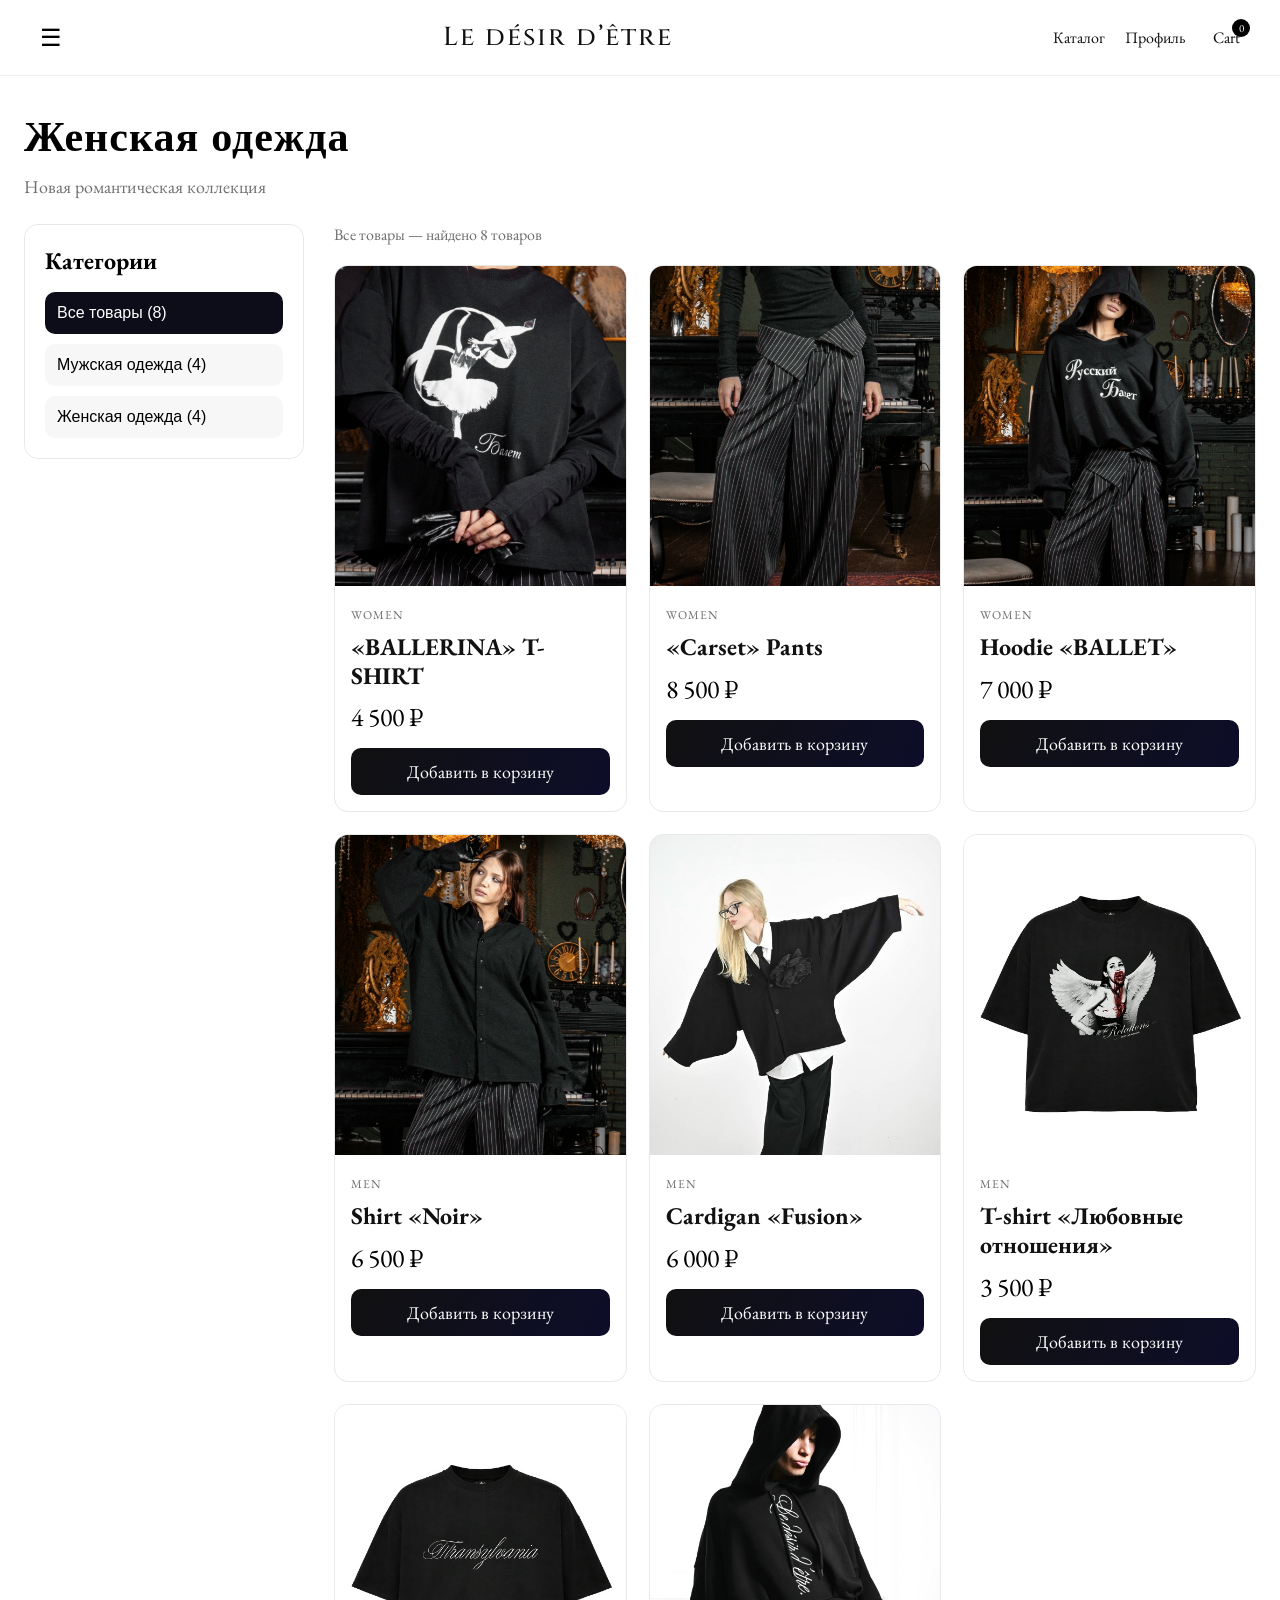
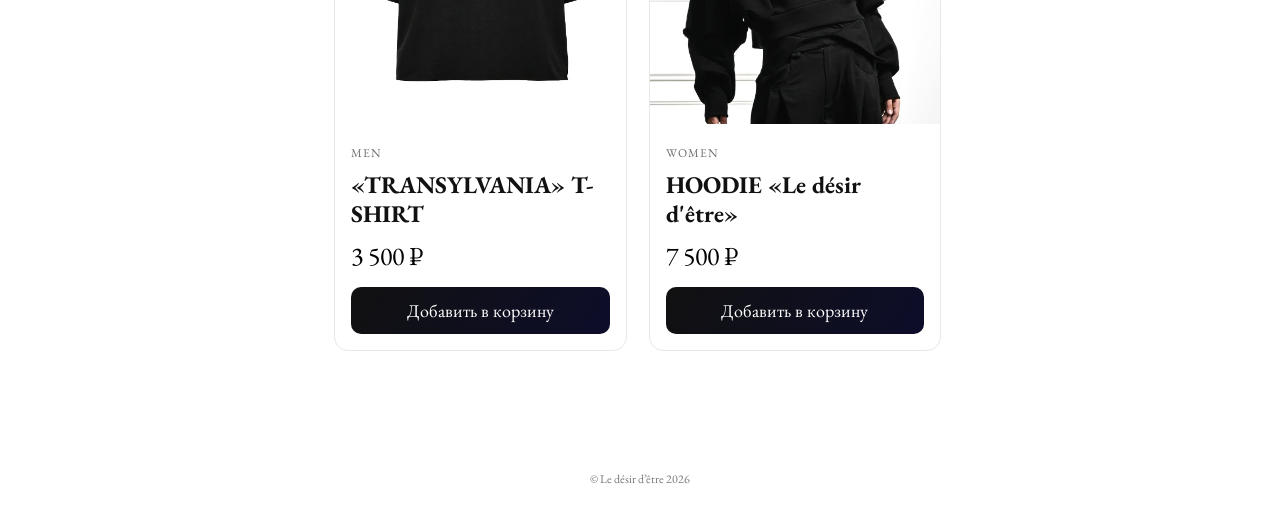
==== catalog/index.html @ 8aaabc8c "fixed routing" ====
<!DOCTYPE html>
<html lang="ru">
<head>
    <meta charset="UTF-8">
    <meta name="viewport" content="width=device-width, initial-scale=1.0">
    <title>Le désir d’être</title>
    <link rel="stylesheet" href="../css/style.css">
    <link rel="stylesheet" href="../css/store.css">
    <link href="https://fonts.googleapis.com/css2?family=Cinzel:wght@400;500;700&family=EB+Garamond:wght@400;500&display=swap" rel="stylesheet">
</head>
<body class="store-page">
<aside class="side-menu" id="sideMenu" aria-hidden="true">
    <div class="side-menu__header"><h2>Навигация</h2><button class="side-menu__close" id="closeMenu">×</button></div>
    <nav class="side-menu__nav"><a href="women/index.html">Женщинам</a><a href="men/index.html">Мужчинам</a><a href="../cart/index.html">Корзина</a></nav>
</aside>
<div class="overlay" id="overlay" aria-hidden="true"></div>
<header class="header"><button class="menu" id="openMenu">☰</button></header>
<main class="store-main">
    <div class="page-headline"><h1>Женская одежда</h1><p>Новая романтическая коллекция</p></div>
    <section class="catalog-layout"><div id="filtersRoot"></div><div><p class="catalog-summary" id="catalogSummary"></p><div id="gridRoot"></div></div></section>
</main>
<footer class="footer"></footer>
<script src="../js/main.js"></script>
<script type="module" src="../js/catalog-page.js"></script>
</body>
</html>
---- css/style.css ----
* {
    margin: 0;
    padding: 0;
    box-sizing: border-box;
}

body {
    font-family: 'EB Garamond', serif;
    background: #fff;
    color: #000;
}

.header {
    display: flex;
    justify-content: space-between;
    align-items: center;
    padding: 20px 40px;
    border-bottom: 1px solid #eee;
}

.logo {
    font-family: 'Cinzel', serif;
    font-size: 26px;
    font-weight: 500;
    letter-spacing: 2px;
}

.menu,
.cart {
    display: flex;
    align-items: center;
    justify-content: center;
    background: transparent;
    border: none;
    color: #000;
    cursor: pointer;
}

.menu {
    font-size: 24px;
}

.cart svg {
    width: 24px;
    height: 24px;
    stroke: #000;
    fill: none;
    stroke-width: 1.8;
    stroke-linecap: round;
    stroke-linejoin: round;
}

.hero {
    position: relative;
    width: 100%;
    height: 80vh;
    overflow: hidden;
}

.hero img {
    width: 100%;
    height: 100%;
    object-fit: cover;
}

.hero-text {
    position: absolute;
    bottom: 60px;
    left: 60px;
    color: #fff;
}

.hero-text h1 {
    font-family: 'Cinzel', serif;
    font-size: 40px;
    margin-bottom: 15px;
}

.hero-text button {
    padding: 12px 25px;
    border: none;
    background: #fff;
    cursor: pointer;
    font-family: 'Cinzel', serif;
}

.products {
    display: grid;
    grid-template-columns: repeat(4, 1fr);
    gap: 60px;
    padding: 80px;
}

.product img {
    width: 100%;
    margin-bottom: 10px;
}

.product h3 {
    font-size: 22px;
    font-weight: 500;
    margin-bottom: 5px;
}

.product p {
    font-size: 19px;
    color: #444;
}

.collection {
    text-align: center;
    padding: 60px;
    border-top: 1px solid #eee;
    border-bottom: 1px solid #eee;
}

.collection h2 {
    font-family: 'Cinzel', serif;
    letter-spacing: 3px;
    font-weight: 500;
    margin-bottom: 20px;
}

.collection a {
    text-decoration: none;
    color: #000;
    border: 1px solid #000;
    padding: 10px 20px;
}

.footer {
    text-align: center;
    padding: 40px;
    color: #777;
    font-size: 12px;
}

.side-menu {
    position: fixed;

    top: 0;
    left: -380px;
    width: 380px;
    height: 100vh;
    background: #0b0b0b;
    color: #f4f4f4;
    padding: 24px;
    z-index: 1000;
    transition: left 0.3s ease;
}

.side-menu.open {
    left: 0;
}

.side-menu__header {
    display: flex;
    justify-content: space-between;
    align-items: center;
    margin-bottom: 24px;
}

.side-menu__header h2 {
    font-family: '../assets/fonts/Montserrat/Montserrat-ThinItalic', serif;
    letter-spacing: 1px;
    font-size: 48px;
    font-weight: 400;
}

.side-menu__close {
    font-size: 28px;
    border: none;
    background: transparent;
    color: #f4f4f4;
    cursor: pointer;
}

.side-menu__nav {
    display: flex;
    flex-direction: column;
    gap: 14px;
}

.side-menu__nav a,
.side-menu__nav summary {
    color: #f4f4f4;
    text-decoration: none;
    font-size: 36px;
    font-weight: 400;
    cursor: pointer;
    list-style: none;
}

.side-menu__nav details {
    display: flex;
    flex-direction: column;
    align-items: flex-start;
    gap: 10px;
}

.side-menu__nav details a {
    display: block;
    width: 100%;
    font-size: 28px;
    opacity: 0.9;
    margin-left: 14px;
}

.overlay {
    position: fixed;
    inset: 0;
    background: rgba(0, 0, 0, 0.45);
    opacity: 0;
    pointer-events: none;
    z-index: 999;
    transition: opacity 0.3s ease;
}

.overlay.show {
    opacity: 1;
    pointer-events: all;
}
---- css/store.css ----
:root {
    --color-bg: #ffffff;
    --color-text: #111111;
    --color-muted: #6f6f6f;
    --color-border: #e8e8e8;
    --color-accent: #111111;
    --radius-sm: 10px;
    --radius-md: 14px;
    --radius-lg: 18px;
    --shadow-card: 0 8px 24px rgba(0, 0, 0, 0.08);
}

body.store-page {
    min-height: 100vh;
    display: flex;
    flex-direction: column;
}

.store-main {
    flex: 1;
    width: min(1240px, calc(100% - 48px));
    margin: 34px auto 80px;
}

.page-headline {
    margin-bottom: 26px;
}

.page-headline h1 {
    font-family: 'Cinzel', serif;
    font-size: clamp(28px, 4vw, 42px);
    letter-spacing: 1px;
    margin-bottom: 8px;
}

.page-headline p {
    font-size: 18px;
    color: var(--color-muted);
}

.nav-link {
    text-decoration: none;
    color: var(--color-text);
    transition: opacity 0.2s ease;
}

.nav-link:hover {
    opacity: 0.7;
}

.header-nav {
    display: flex;
    gap: 20px;
    align-items: center;
}

.cart-link {
    position: relative;
    display: flex;
    gap: 8px;
    align-items: center;
}

.cart-badge {
    position: absolute;
    top: -8px;
    right: -10px;
    width: 18px;
    height: 18px;
    border-radius: 50%;
    background: #000;
    color: #fff;
    font-size: 11px;
    display: inline-flex;
    align-items: center;
    justify-content: center;
}

.catalog-layout {
    display: grid;
    grid-template-columns: 280px 1fr;
    gap: 30px;
}

.filters {
    border: 1px solid var(--color-border);
    border-radius: var(--radius-md);
    padding: 20px;
    align-self: start;
    position: sticky;
    top: 20px;
}

.filters h3 {
    font-size: 24px;
    margin-bottom: 16px;
}

.filter-list {
    display: flex;
    flex-direction: column;
    gap: 10px;
}

.filter-button {
    border: none;
    border-radius: 10px;
    padding: 12px;
    background: #f7f7f7;
    font-size: 16px;
    text-align: left;
    cursor: pointer;
}

.filter-button.active {
    background: #0d0d1a;
    color: #fff;
}

.catalog-summary {
    color: var(--color-muted);
    margin-bottom: 20px;
}

.product-grid {
    display: grid;
    grid-template-columns: repeat(3, minmax(200px, 1fr));
    gap: 22px;
}

.product-card {
    border: 1px solid var(--color-border);
    border-radius: var(--radius-md);
    overflow: hidden;
    transition: transform 0.25s ease, box-shadow 0.25s ease;
    background: #fff;
}

.product-card:hover {
    transform: translateY(-3px);
    box-shadow: var(--shadow-card);
}

.product-card img {
    width: 100%;
    aspect-ratio: 1 / 1.1;
    object-fit: cover;
}

.product-card__body {
    padding: 16px;
}

.product-card__category {
    letter-spacing: 1px;
    text-transform: uppercase;
    color: var(--color-muted);
    font-size: 12px;
}

.product-card__title {
    margin: 10px 0;
    font-size: 24px;
    line-height: 1.2;
}

.product-card__price {
    font-size: 26px;
    margin-bottom: 14px;
}

.primary-button,
.secondary-button {
    width: 100%;
    border: none;
    border-radius: 10px;
    padding: 12px 16px;
    font-size: 18px;
    cursor: pointer;
    font-family: inherit;
}

.primary-button {
    background: linear-gradient(120deg, #111 0%, #0d0d2a 100%);
    color: #fff;
}

.secondary-button {
    background: #fff;
    border: 1px solid #111;
    color: #111;
}

.product-layout {
    display: grid;
    grid-template-columns: 1.2fr 1fr;
    gap: 34px;
}

.gallery-main img {
    width: 100%;
    border-radius: var(--radius-md);
}

.gallery-thumbs {
    margin-top: 10px;
    display: grid;
    grid-template-columns: repeat(4, 1fr);
    gap: 10px;
}

.gallery-thumbs button {
    border: 1px solid transparent;
    border-radius: 10px;
    overflow: hidden;
    background: transparent;
    cursor: pointer;
}

.gallery-thumbs button.active {
    border-color: #111;
}

.gallery-thumbs img {
    width: 100%;
    aspect-ratio: 1;
    object-fit: cover;
}

.size-selector {
    display: flex;
    gap: 10px;
    margin: 16px 0 20px;
}

.size-button {
    border: 1px solid var(--color-border);
    background: #fff;
    border-radius: 8px;
    min-width: 44px;
    padding: 10px;
    cursor: pointer;
}

.size-button.active {
    border-color: #111;
    background: #111;
    color: #fff;
}

.section-divider {
    border: none;
    border-top: 1px solid var(--color-border);
    margin: 26px 0;
}

.cart-layout,
.checkout-layout,
.profile-layout {
    display: grid;
    gap: 24px;
}

.cart-item {
    border: 1px solid var(--color-border);
    border-radius: var(--radius-md);
    padding: 16px;
    display: grid;
    grid-template-columns: 110px 1fr auto;
    gap: 18px;
    align-items: center;
}

.cart-item img {
    width: 110px;
    height: 110px;
    object-fit: cover;
    border-radius: 10px;
}

.qty-control {
    display: inline-flex;
    border: 1px solid var(--color-border);
    border-radius: 8px;
    overflow: hidden;
}

.qty-control button {
    border: none;
    background: #fff;
    width: 34px;
    cursor: pointer;
}

.qty-control span {
    width: 34px;
    text-align: center;
    line-height: 34px;
}

.cart-summary,
.checkout-form,
.profile-orders {
    border: 1px solid var(--color-border);
    border-radius: var(--radius-md);
    padding: 20px;
}

.form-grid {
    display: grid;
    gap: 14px;
}

.form-grid label {
    display: grid;
    gap: 8px;
}

.form-grid input,
.form-grid textarea {
    border: 1px solid var(--color-border);
    border-radius: 8px;
    padding: 10px;
    font-family: inherit;
}

.orders-list {
    list-style: none;
    display: grid;
    gap: 12px;
    margin-top: 14px;
}

.orders-list li {
    padding: 12px;
    border: 1px solid var(--color-border);
    border-radius: 10px;
}

.empty-state {
    padding: 24px;
    border: 1px dashed var(--color-border);
    border-radius: var(--radius-md);
    text-align: center;
    color: var(--color-muted);
}

@media (max-width: 992px) {
    .catalog-layout,
    .product-layout {
        grid-template-columns: 1fr;
    }

    .filters {
        position: static;
    }

    .product-grid {
        grid-template-columns: repeat(2, minmax(180px, 1fr));
    }
}

@media (max-width: 640px) {
    .header {
        padding: 16px 18px;
    }

    .logo {
        font-size: 19px;
    }

    .store-main {
        width: calc(100% - 28px);
        margin-top: 18px;
    }

    .page-headline p {
        font-size: 16px;
    }

    .product-grid {
        grid-template-columns: 1fr;
    }

    .cart-item {
        grid-template-columns: 1fr;
    }
}
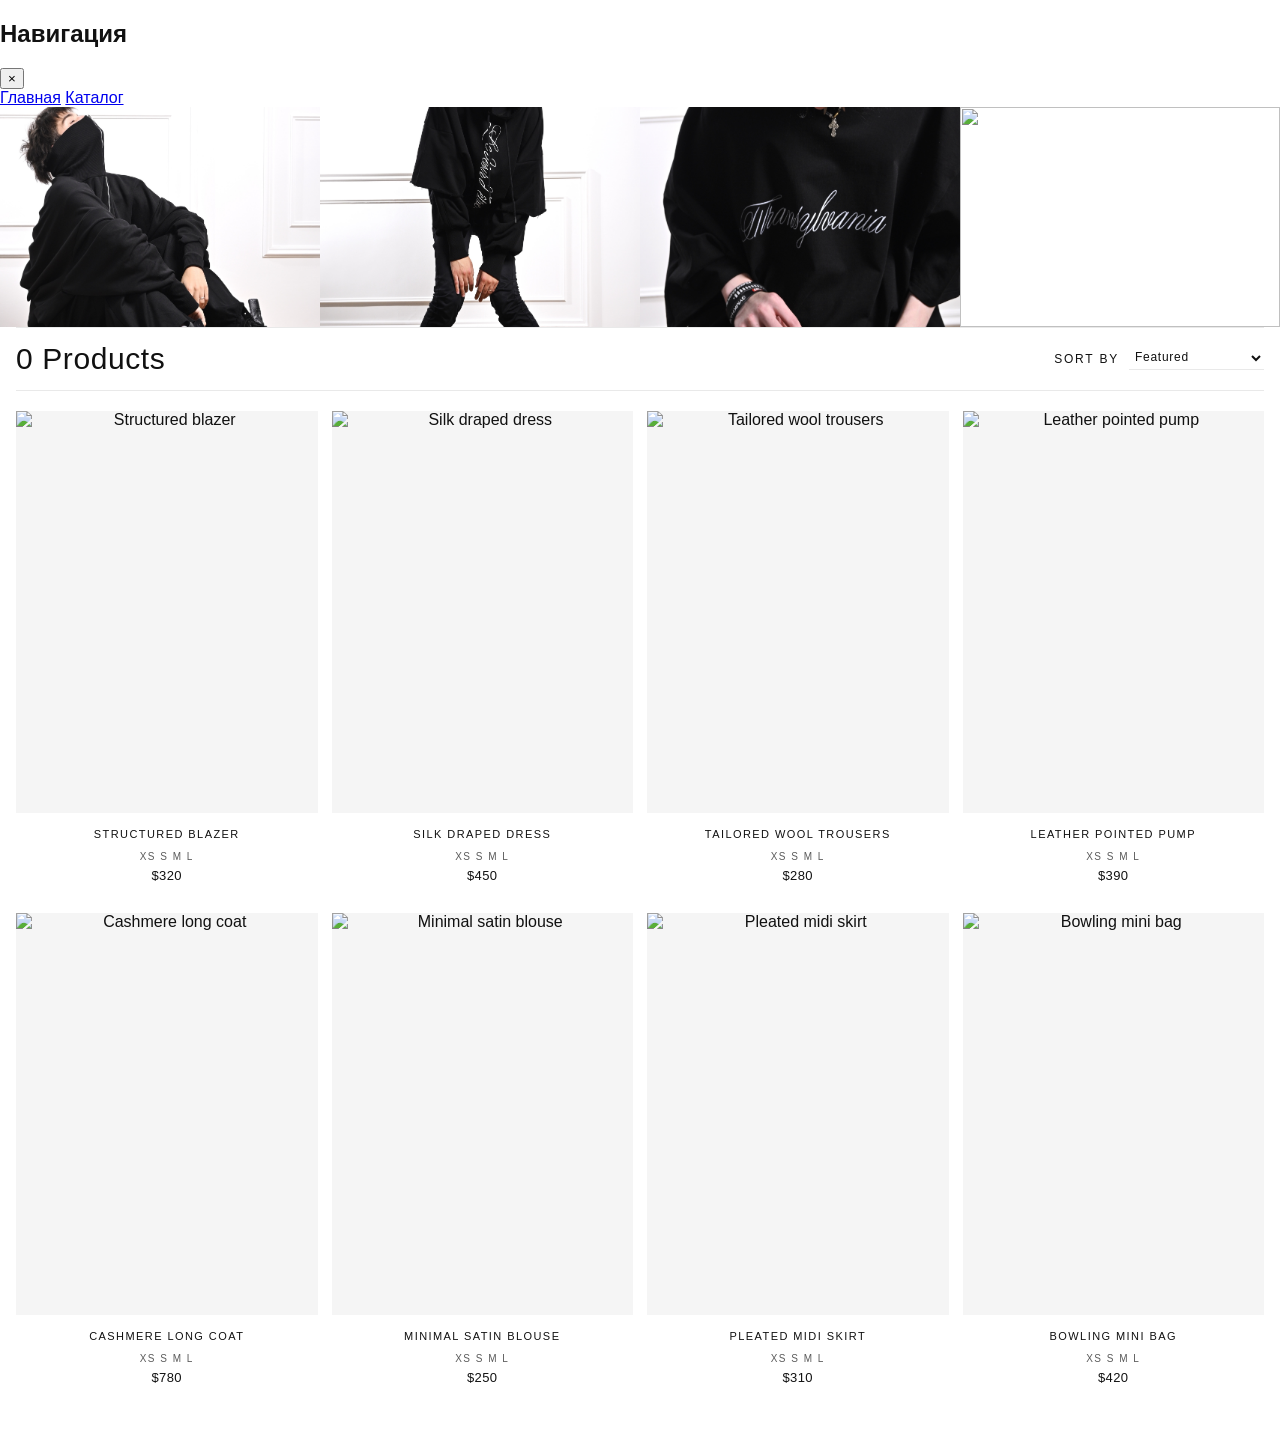
==== commit 1d245d2f: "added comments" ====
--- a/catalog/index.html
+++ b/catalog/index.html
@@ -1,26 +1,107 @@
 <!DOCTYPE html>
-<html lang="ru">
+<html lang="en">
 <head>
     <meta charset="UTF-8">
     <meta name="viewport" content="width=device-width, initial-scale=1.0">
-    <title>Le désir d’être</title>
-    <link rel="stylesheet" href="../css/style.css">
-    <link rel="stylesheet" href="../css/store.css">
-    <link href="https://fonts.googleapis.com/css2?family=Cinzel:wght@400;500;700&family=EB+Garamond:wght@400;500&display=swap" rel="stylesheet">
+    <title>Women Catalog</title>
+    <link rel="stylesheet" href="style1.css">
 </head>
-<body class="store-page">
+<body>
+
 <aside class="side-menu" id="sideMenu" aria-hidden="true">
-    <div class="side-menu__header"><h2>Навигация</h2><button class="side-menu__close" id="closeMenu">×</button></div>
-    <nav class="side-menu__nav"><a href="women/index.html">Женщинам</a><a href="men/index.html">Мужчинам</a><a href="../cart/index.html">Корзина</a></nav>
+    <div class="side-menu__header">
+        <h2>Навигация</h2>
+        <button class="side-menu__close" id="closeMenu" aria-label="Закрыть меню">×</button>
+    </div>
+
+    <nav class="side-menu__nav">
+        <a href="../index.html">Главная</a>
+        <a href="../index.html">Каталог</a>
+    </nav>
 </aside>
-<div class="overlay" id="overlay" aria-hidden="true"></div>
-<header class="header"><button class="menu" id="openMenu">☰</button></header>
-<main class="store-main">
-    <div class="page-headline"><h1>Женская одежда</h1><p>Новая романтическая коллекция</p></div>
-    <section class="catalog-layout"><div id="filtersRoot"></div><div><p class="catalog-summary" id="catalogSummary"></p><div id="gridRoot"></div></div></section>
+
+<main class="catalog-page">
+    <section class="editorial-strip" aria-label="Fashion editorial images">
+        <img src="../assets/images/products/sets/1.jpg">
+        <img src="../assets/images/products/sets/2.jpg">
+        <img src="../assets/images/products/sets/3.jpg">
+        <img src="../assets/images/">
+    </section>
+
+    <section class="products-section" aria-label="Women product catalog">
+        <div class="products-toolbar">
+            <p class="products-count" id="productsCount">0 Products</p>
+            <div class="products-controls">
+                <label class="sort-label" for="sortBy">SORT BY</label>
+                <select id="sortBy" aria-label="Sort products by price">
+                    <option value="default">Featured</option>
+                    <option value="asc">Price: Low to High</option>
+                    <option value="desc">Price: High to Low</option>
+                </select>
+            </div>
+        </div>
+
+        <div class="products-grid" id="productsGrid">
+            <article class="product-card" data-price="320">
+                <img src="../assets/images/products/" alt="Structured blazer">
+                <h2>STRUCTURED BLAZER</h2>
+                <p class="sizes">XS S M L</p>
+                <p class="price">$320</p>
+            </article>
+
+            <article class="product-card" data-price="450">
+                <img src="../assets/images/products/" alt="Silk draped dress">
+                <h2>SILK DRAPED DRESS</h2>
+                <p class="sizes">XS S M L</p>
+                <p class="price">$450</p>
+            </article>
+
+            <article class="product-card" data-price="280">
+                <img src="../assets/images/products/" alt="Tailored wool trousers">
+                <h2>TAILORED WOOL TROUSERS</h2>
+                <p class="sizes">XS S M L</p>
+                <p class="price">$280</p>
+            </article>
+
+            <article class="product-card" data-price="390">
+                <img src="../assets/images/products/" alt="Leather pointed pump">
+                <h2>LEATHER POINTED PUMP</h2>
+                <p class="sizes">XS S M L</p>
+                <p class="price">$390</p>
+            </article>
+
+            <article class="product-card" data-price="780">
+                <img src="../assets/images/products/" alt="Cashmere long coat">
+                <h2>CASHMERE LONG COAT</h2>
+                <p class="sizes">XS S M L</p>
+                <p class="price">$780</p>
+            </article>
+
+            <article class="product-card" data-price="250">
+                <img src="../assets/images/products/" alt="Minimal satin blouse">
+                <h2>MINIMAL SATIN BLOUSE</h2>
+                <p class="sizes">XS S M L</p>
+                <p class="price">$250</p>
+            </article>
+
+            <article class="product-card" data-price="310">
+                <img src="../assets/images/products/" alt="Pleated midi skirt">
+                <h2>PLEATED MIDI SKIRT</h2>
+                <p class="sizes">XS S M L</p>
+                <p class="price">$310</p>
+            </article>
+
+            <article class="product-card" data-price="420">
+                <img src="../assets/images/products/" alt="Bowling mini bag">
+                <h2>BOWLING MINI BAG</h2>
+                <p class="sizes">XS S M L</p>
+                <p class="price">$420</p>
+            </article>
+        </div>
+    </section>
 </main>
-<footer class="footer"></footer>
+
+<script src="../js/catalog-page.js"></script>
 <script src="../js/main.js"></script>
-<script type="module" src="../js/catalog-page.js"></script>
 </body>
 </html>
--- a/catalog/style1.css
+++ b/catalog/style1.css
@@ -0,0 +1,172 @@
+
+:root {
+    --text-primary: #111;
+    --text-secondary: #5b5b5b;
+    --line: #e9e9e9;
+    --card-bg: #f5f5f5;
+}
+
+* {
+    box-sizing: border-box;
+}
+
+body {
+    margin: 0;
+    font-family: Helvetica, Arial, sans-serif;
+    color: var(--text-primary);
+    background: #fff;
+}
+
+.catalog-page {
+    width: 100%;
+}
+
+.editorial-strip {
+    display: grid;
+    grid-template-columns: repeat(4, 1fr);
+    width: 100%;
+}
+
+.editorial-strip img {
+    width: 100%;
+    height: 220px;
+    object-fit: cover;
+    display: block;
+}
+
+.products-section {
+    padding: 0 16px 56px;
+}
+
+.products-toolbar {
+    border-top: 1px solid var(--line);
+    border-bottom: 1px solid var(--line);
+    padding: 14px 0;
+    display: flex;
+    justify-content: space-between;
+    align-items: center;
+    margin-bottom: 20px;
+}
+
+.products-count {
+    margin: 0;
+    font-size: 30px;
+    font-weight: 300;
+    letter-spacing: 0.02em;
+}
+
+.products-controls {
+    display: flex;
+    align-items: center;
+    gap: 10px;
+}
+
+.sort-label {
+    font-size: 12px;
+    letter-spacing: 0.15em;
+}
+
+#sortBy {
+    border: 0;
+    border-bottom: 1px solid var(--line);
+    background: transparent;
+    color: var(--text-primary);
+    font-family: inherit;
+    font-size: 12px;
+    letter-spacing: 0.06em;
+    padding: 2px 2px 4px;
+}
+
+#sortBy:focus {
+    outline: none;
+    border-bottom-color: var(--text-primary);
+}
+
+.products-grid {
+    display: grid;
+    grid-template-columns: repeat(4, minmax(0, 1fr));
+    gap: 30px 14px;
+}
+
+.product-card {
+    text-align: center;
+}
+
+.product-card img {
+    width: 100%;
+    aspect-ratio: 3 / 4;
+    object-fit: cover;
+    background: var(--card-bg);
+    display: block;
+    margin-bottom: 14px;
+}
+
+.product-card h2 {
+    margin: 0;
+    font-size: 11px;
+    font-weight: 500;
+    letter-spacing: 0.13em;
+    line-height: 1.45;
+}
+
+.sizes {
+    margin: 8px 0 0;
+    font-size: 10px;
+    color: var(--text-secondary);
+    letter-spacing: 0.15em;
+}
+
+.price {
+    margin: 6px 0 0;
+    font-size: 13px;
+    font-weight: 400;
+    letter-spacing: 0.03em;
+}
+
+@media (max-width: 1024px) {
+    .products-count {
+        font-size: 25px;
+    }
+
+    .products-grid {
+        grid-template-columns: repeat(2, minmax(0, 1fr));
+        gap: 26px 12px;
+    }
+
+    .editorial-strip img {
+        height: 180px;
+    }
+}
+
+@media (max-width: 640px) {
+    .editorial-strip {
+        grid-template-columns: repeat(2, 1fr);
+    }
+
+    .editorial-strip img {
+        height: 155px;
+    }
+
+    .products-section {
+        padding: 0 12px 40px;
+    }
+
+    .products-toolbar {
+        padding: 12px 0;
+        margin-bottom: 16px;
+    }
+
+    .products-count {
+        font-size: 21px;
+    }
+
+    .sort-label,
+    #sortBy {
+        font-size: 10px;
+    }
+
+    .products-grid {
+        grid-template-columns: 1fr;
+        gap: 24px;
+    }
+}
